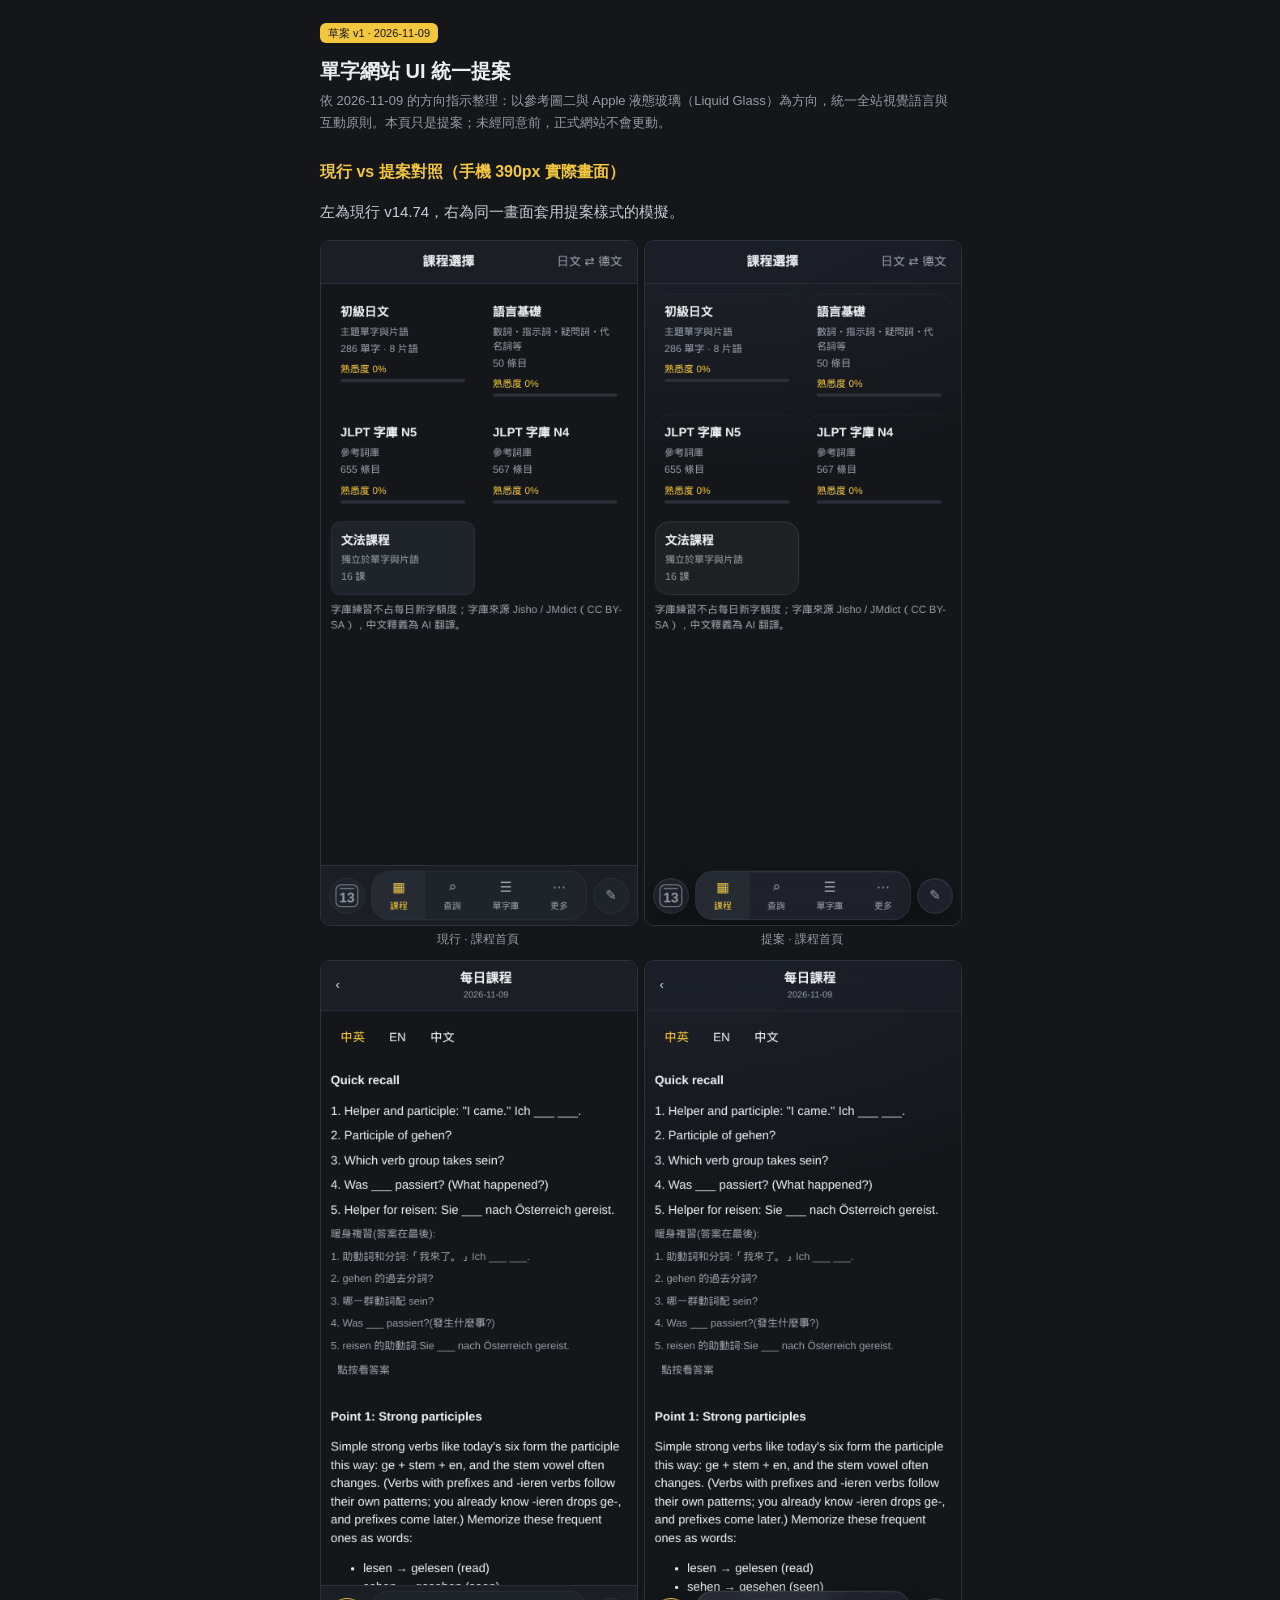
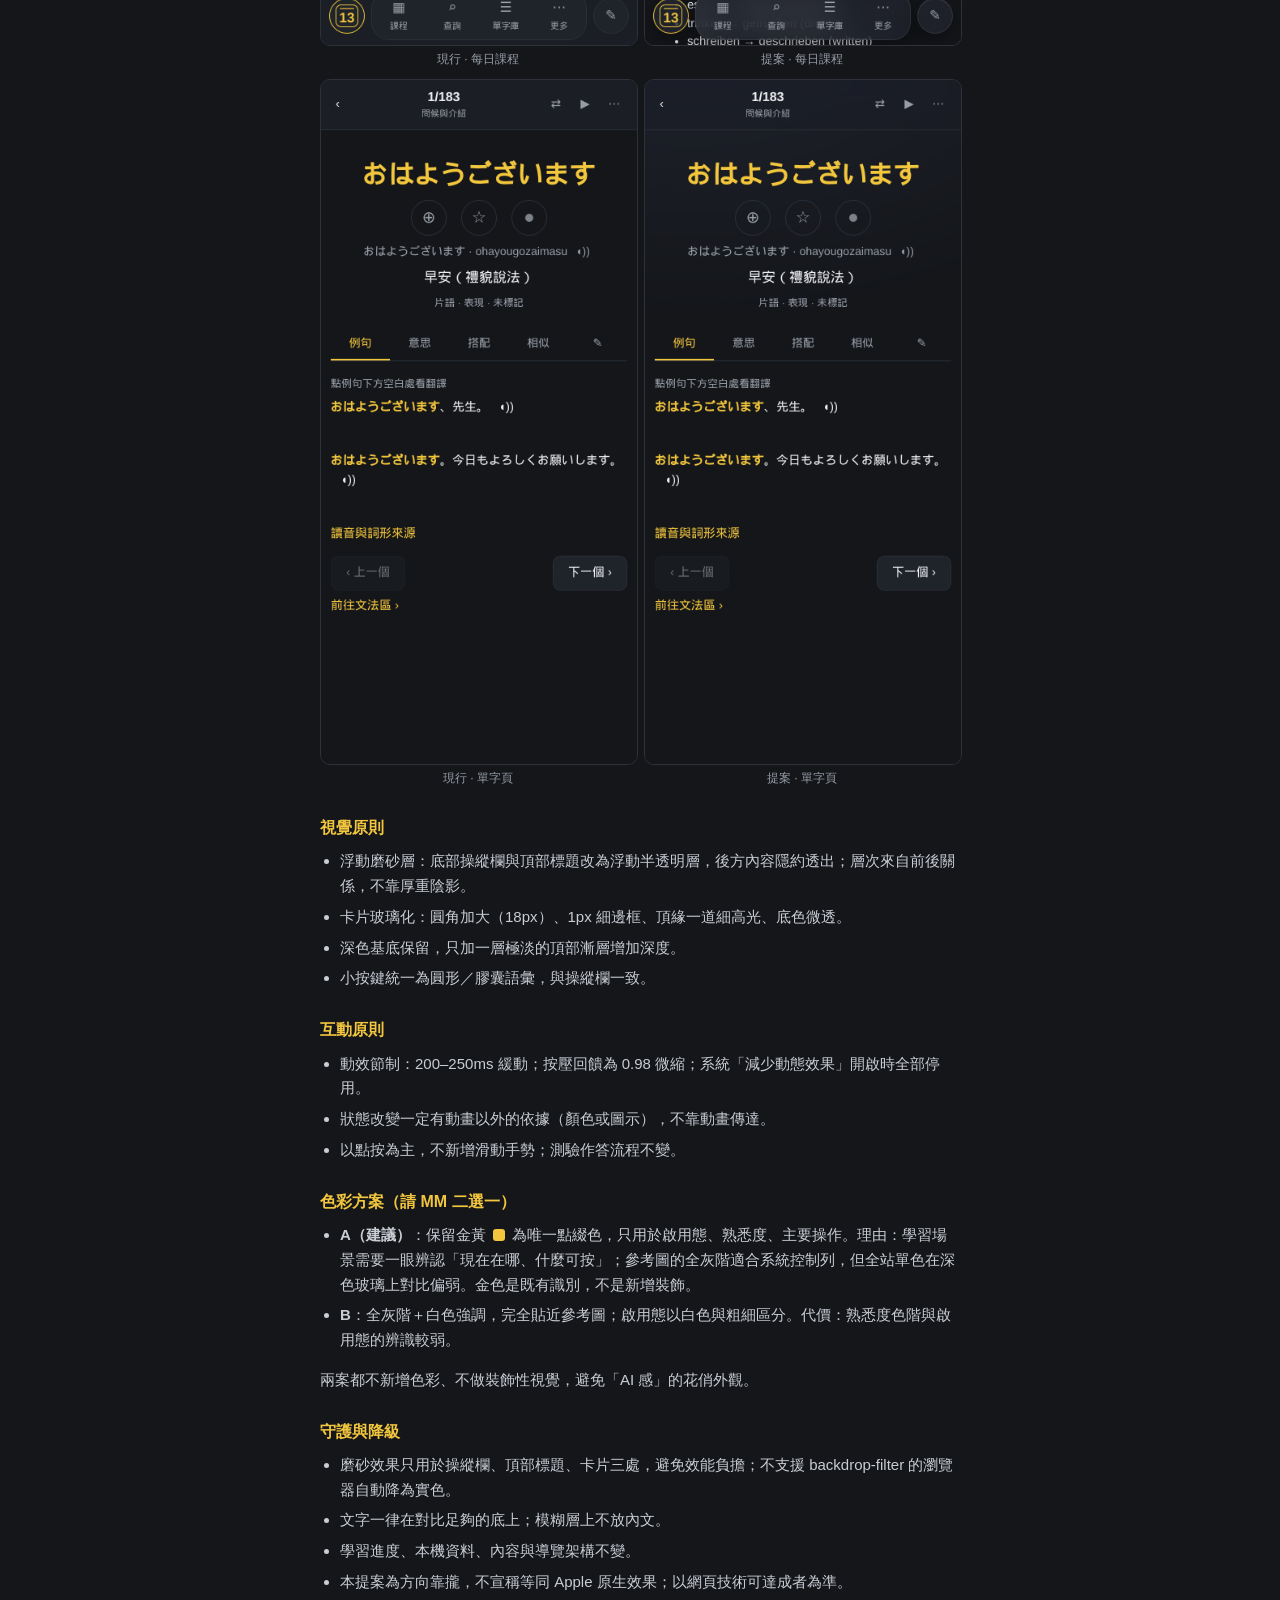
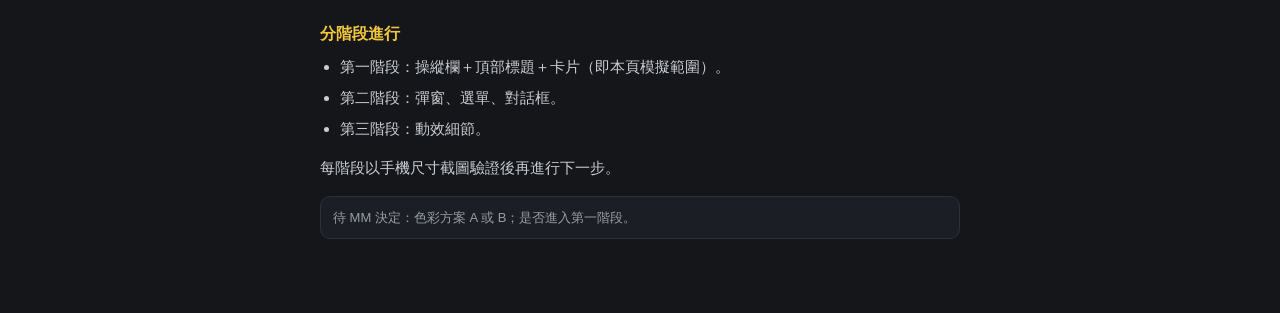
==== ui-proposal-2026-11.html @ c209cf47 "ui-proposal-2026-11: Liquid Glass direction proposal page (draft, unlinked) with current-vs-proposed" ====
<!doctype html><html lang="zh-Hant"><head><meta charset="utf-8"><meta name="viewport" content="width=device-width,initial-scale=1,viewport-fit=cover"><meta name="robots" content="noindex,nofollow"><title>單字網站 UI 統一提案（草案）</title><style>
body{margin:0;background:#14161a;color:#eceef1;font-family:-apple-system,BlinkMacSystemFont,"Segoe UI","Noto Sans TC","PingFang TC",sans-serif;font-size:15px;line-height:1.65}
main{max-width:640px;margin:0 auto;padding:20px 16px 60px}
h1{font-size:20px;margin:6px 0 2px}
h2{font-size:16px;margin:26px 0 8px;color:#f2c63d}
p,li{color:#c9cdd4}
.sub{color:#979da6;font-size:13px;margin:0 0 8px}
ul{padding-left:20px;margin:8px 0}
li{margin:6px 0}
.pair{display:grid;grid-template-columns:1fr 1fr;gap:8px;margin:10px 0 4px}
.pair figure{margin:0}
.pair img{width:100%;border-radius:10px;border:1px solid #2c313a;display:block}
.pair figcaption{text-align:center;font-size:12px;color:#979da6;margin-top:4px}
.tag{display:inline-block;font-size:11px;color:#14161a;background:#f2c63d;border-radius:6px;padding:1px 8px;margin-bottom:6px}
.note{border:1px solid #2c313a;border-radius:10px;padding:10px 12px;background:#1b1e24;font-size:13px;color:#979da6;margin:14px 0}
.sw{display:inline-block;width:12px;height:12px;border-radius:3px;vertical-align:-1px;margin:0 3px}
</style></head><body><main>
<span class="tag">草案 v1 · 2026-11-09</span>
<h1>單字網站 UI 統一提案</h1>
<p class="sub">依 2026-11-09 的方向指示整理：以參考圖二與 Apple 液態玻璃（Liquid Glass）為方向，統一全站視覺語言與互動原則。本頁只是提案；未經同意前，正式網站不會更動。</p>

<h2>現行 vs 提案對照（手機 390px 實際畫面）</h2>
<p>左為現行 v14.74，右為同一畫面套用提案樣式的模擬。</p>
<div class="pair">
<figure><img src="proposal-assets/cur-home.png" alt="現行課程首頁"><figcaption>現行 · 課程首頁</figcaption></figure>
<figure><img src="proposal-assets/prop-home.png" alt="提案課程首頁"><figcaption>提案 · 課程首頁</figcaption></figure>
</div>
<div class="pair">
<figure><img src="proposal-assets/cur-lesson.png" alt="現行每日課程"><figcaption>現行 · 每日課程</figcaption></figure>
<figure><img src="proposal-assets/prop-lesson.png" alt="提案每日課程"><figcaption>提案 · 每日課程</figcaption></figure>
</div>
<div class="pair">
<figure><img src="proposal-assets/cur-word.png" alt="現行單字頁"><figcaption>現行 · 單字頁</figcaption></figure>
<figure><img src="proposal-assets/prop-word.png" alt="提案單字頁"><figcaption>提案 · 單字頁</figcaption></figure>
</div>

<h2>視覺原則</h2>
<ul>
<li>浮動磨砂層：底部操縱欄與頂部標題改為浮動半透明層，後方內容隱約透出；層次來自前後關係，不靠厚重陰影。</li>
<li>卡片玻璃化：圓角加大（18px）、1px 細邊框、頂緣一道細高光、底色微透。</li>
<li>深色基底保留，只加一層極淡的頂部漸層增加深度。</li>
<li>小按鍵統一為圓形／膠囊語彙，與操縱欄一致。</li>
</ul>

<h2>互動原則</h2>
<ul>
<li>動效節制：200–250ms 緩動；按壓回饋為 0.98 微縮；系統「減少動態效果」開啟時全部停用。</li>
<li>狀態改變一定有動畫以外的依據（顏色或圖示），不靠動畫傳達。</li>
<li>以點按為主，不新增滑動手勢；測驗作答流程不變。</li>
</ul>

<h2>色彩方案（請 MM 二選一）</h2>
<ul>
<li><strong>A（建議）</strong>：保留金黃 <span class="sw" style="background:#f2c63d"></span> 為唯一點綴色，只用於啟用態、熟悉度、主要操作。理由：學習場景需要一眼辨認「現在在哪、什麼可按」；參考圖的全灰階適合系統控制列，但全站單色在深色玻璃上對比偏弱。金色是既有識別，不是新增裝飾。</li>
<li><strong>B</strong>：全灰階＋白色強調，完全貼近參考圖；啟用態以白色與粗細區分。代價：熟悉度色階與啟用態的辨識較弱。</li>
</ul>
<p>兩案都不新增色彩、不做裝飾性視覺，避免「AI 感」的花俏外觀。</p>

<h2>守護與降級</h2>
<ul>
<li>磨砂效果只用於操縱欄、頂部標題、卡片三處，避免效能負擔；不支援 backdrop-filter 的瀏覽器自動降為實色。</li>
<li>文字一律在對比足夠的底上；模糊層上不放內文。</li>
<li>學習進度、本機資料、內容與導覽架構不變。</li>
<li>本提案為方向靠攏，不宣稱等同 Apple 原生效果；以網頁技術可達成者為準。</li>
</ul>

<h2>分階段進行</h2>
<ul>
<li>第一階段：操縱欄＋頂部標題＋卡片（即本頁模擬範圍）。</li>
<li>第二階段：彈窗、選單、對話框。</li>
<li>第三階段：動效細節。</li>
</ul>
<p>每階段以手機尺寸截圖驗證後再進行下一步。</p>

<div class="note">待 MM 決定：色彩方案 A 或 B；是否進入第一階段。</div>
</main></body></html>
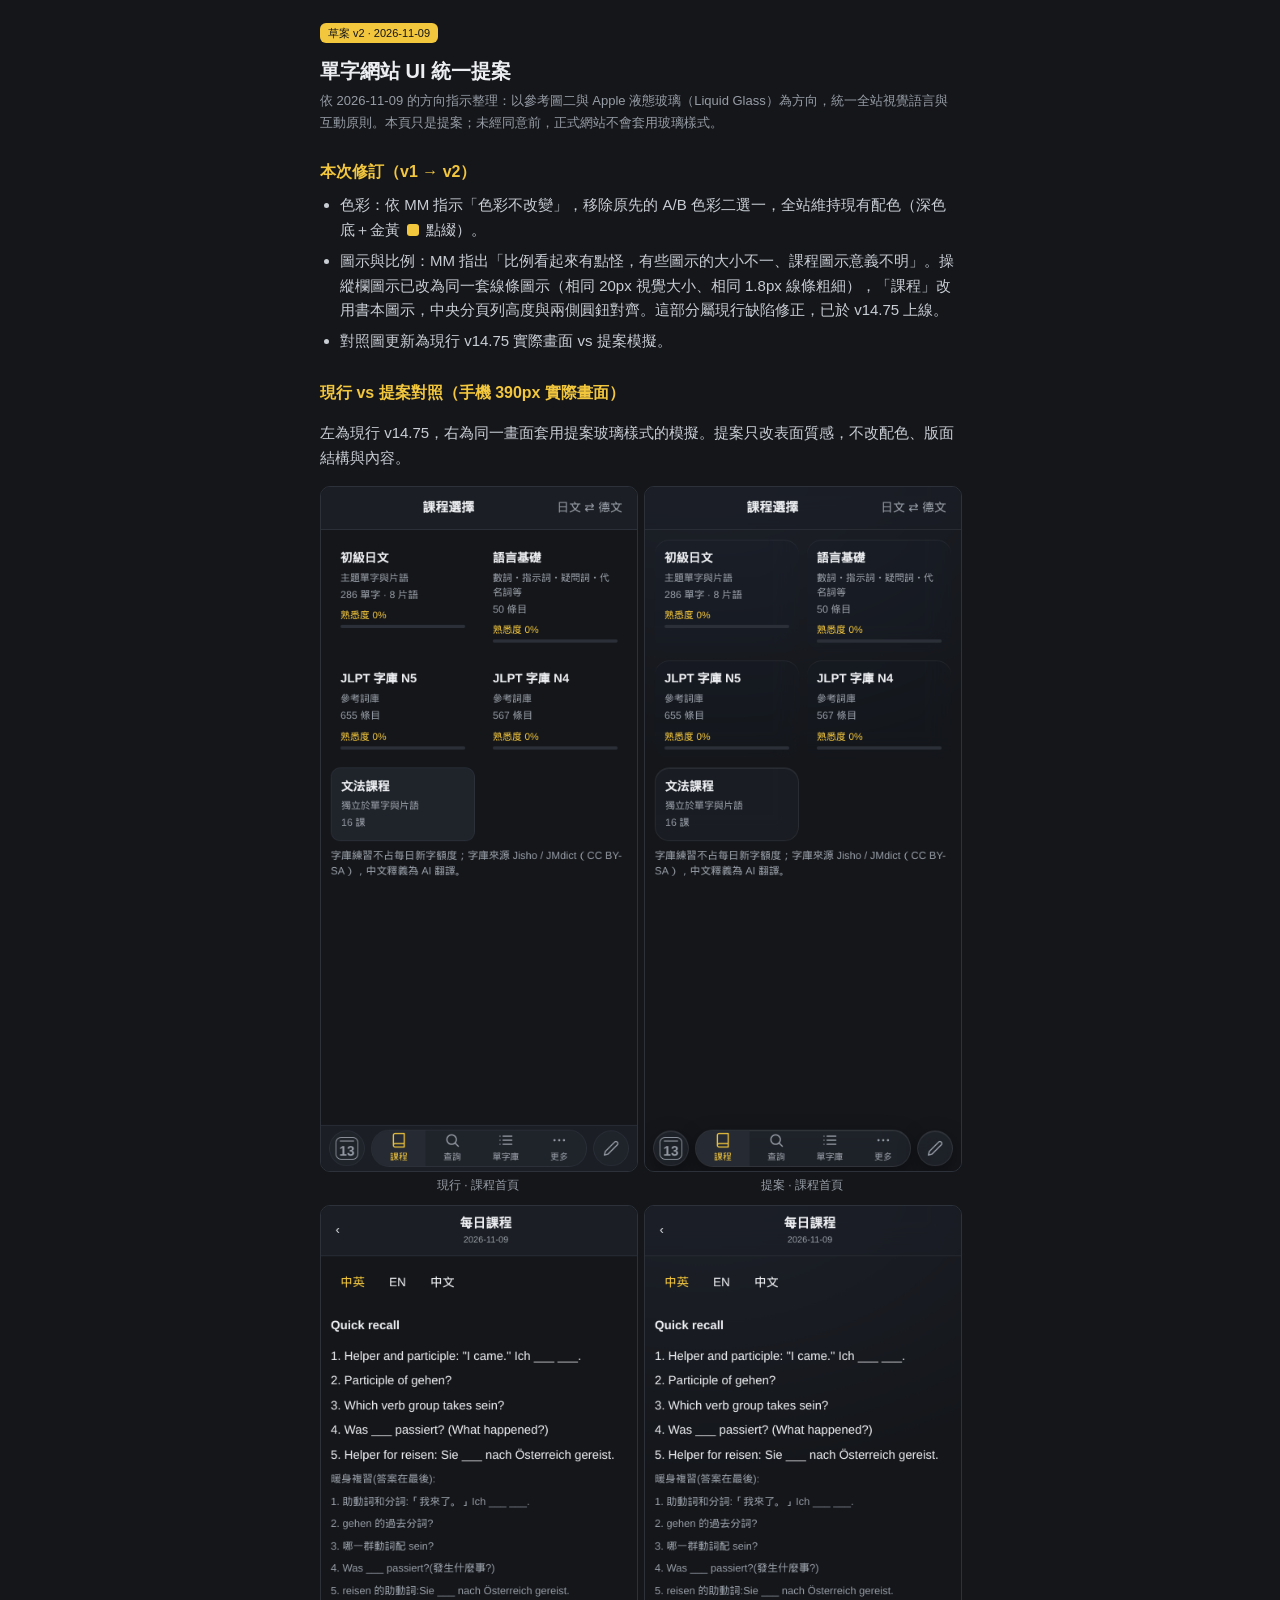
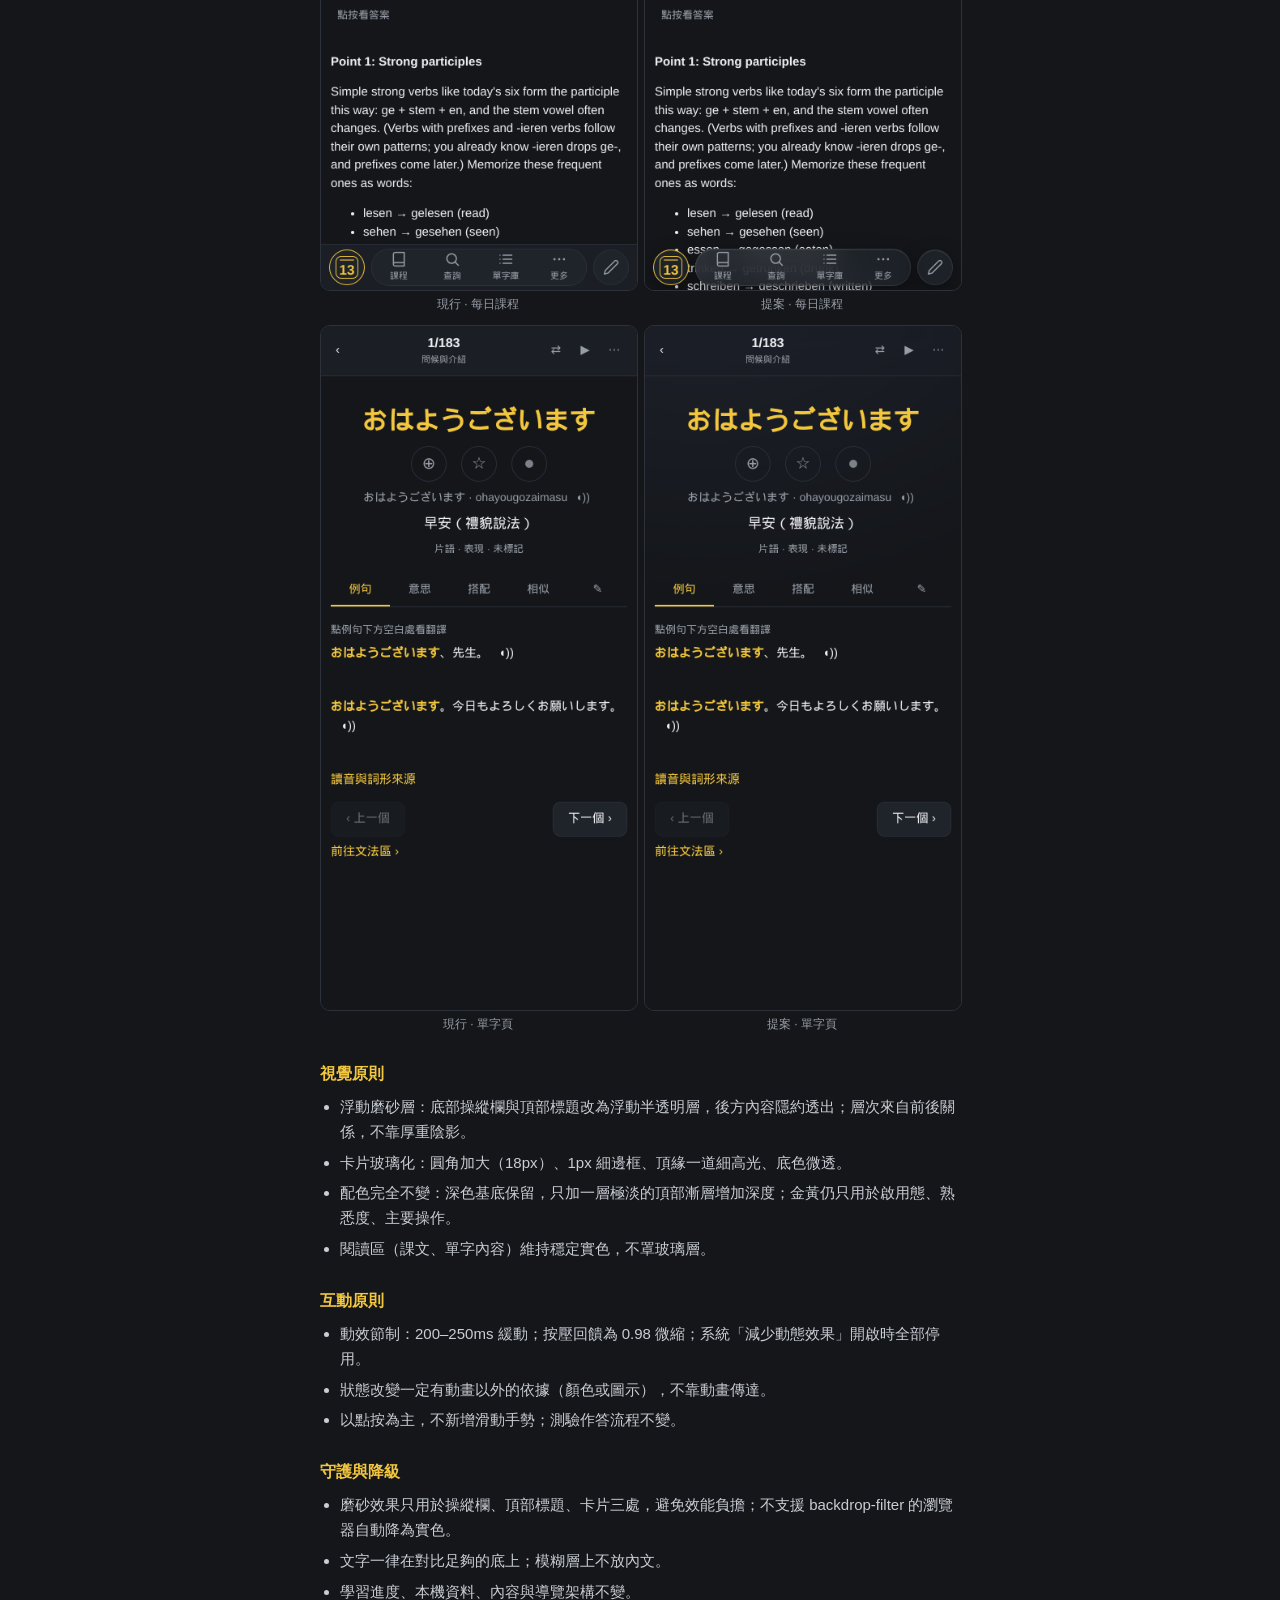
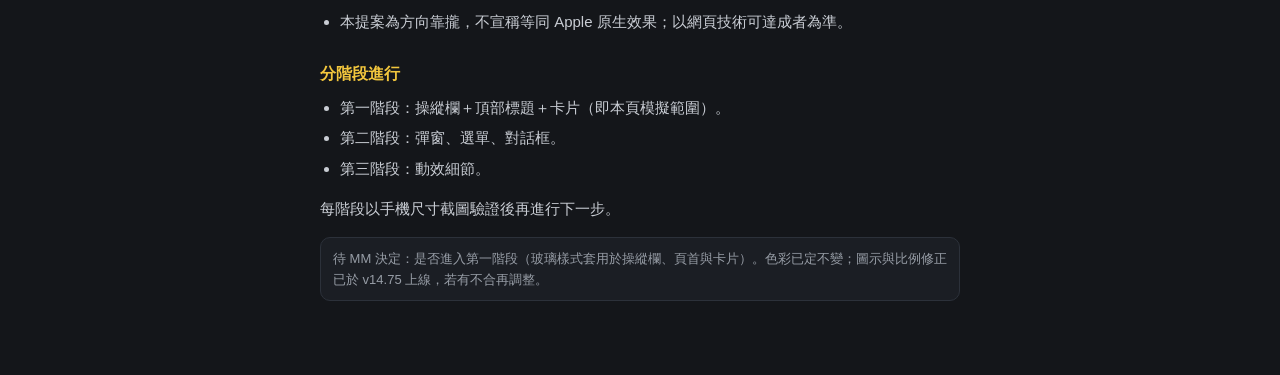
==== commit 7996df32: "ui-proposal-2026-11 v2: colors unchanged per MM decision (A/B removed), icon/proportion fixes noted " ====
--- a/ui-proposal-2026-11.html
+++ b/ui-proposal-2026-11.html
@@ -15,31 +15,38 @@
 .note{border:1px solid #2c313a;border-radius:10px;padding:10px 12px;background:#1b1e24;font-size:13px;color:#979da6;margin:14px 0}
 .sw{display:inline-block;width:12px;height:12px;border-radius:3px;vertical-align:-1px;margin:0 3px}
 </style></head><body><main>
-<span class="tag">草案 v1 · 2026-11-09</span>
+<span class="tag">草案 v2 · 2026-11-09</span>
 <h1>單字網站 UI 統一提案</h1>
-<p class="sub">依 2026-11-09 的方向指示整理：以參考圖二與 Apple 液態玻璃（Liquid Glass）為方向，統一全站視覺語言與互動原則。本頁只是提案；未經同意前，正式網站不會更動。</p>
+<p class="sub">依 2026-11-09 的方向指示整理：以參考圖二與 Apple 液態玻璃（Liquid Glass）為方向，統一全站視覺語言與互動原則。本頁只是提案；未經同意前，正式網站不會套用玻璃樣式。</p>
+
+<h2>本次修訂（v1 → v2）</h2>
+<ul>
+<li>色彩：依 MM 指示「色彩不改變」，移除原先的 A/B 色彩二選一，全站維持現有配色（深色底＋金黃 <span class="sw" style="background:#f2c63d"></span> 點綴）。</li>
+<li>圖示與比例：MM 指出「比例看起來有點怪，有些圖示的大小不一、課程圖示意義不明」。操縱欄圖示已改為同一套線條圖示（相同 20px 視覺大小、相同 1.8px 線條粗細），「課程」改用書本圖示，中央分頁列高度與兩側圓鈕對齊。這部分屬現行缺陷修正，已於 v14.75 上線。</li>
+<li>對照圖更新為現行 v14.75 實際畫面 vs 提案模擬。</li>
+</ul>
 
 <h2>現行 vs 提案對照（手機 390px 實際畫面）</h2>
-<p>左為現行 v14.74，右為同一畫面套用提案樣式的模擬。</p>
+<p>左為現行 v14.75，右為同一畫面套用提案玻璃樣式的模擬。提案只改表面質感，不改配色、版面結構與內容。</p>
 <div class="pair">
-<figure><img src="proposal-assets/cur-home.png" alt="現行課程首頁"><figcaption>現行 · 課程首頁</figcaption></figure>
-<figure><img src="proposal-assets/prop-home.png" alt="提案課程首頁"><figcaption>提案 · 課程首頁</figcaption></figure>
+<figure><img src="proposal-assets/v1475-home.png" alt="現行課程首頁"><figcaption>現行 · 課程首頁</figcaption></figure>
+<figure><img src="proposal-assets/prop2-home.png" alt="提案課程首頁"><figcaption>提案 · 課程首頁</figcaption></figure>
 </div>
 <div class="pair">
-<figure><img src="proposal-assets/cur-lesson.png" alt="現行每日課程"><figcaption>現行 · 每日課程</figcaption></figure>
-<figure><img src="proposal-assets/prop-lesson.png" alt="提案每日課程"><figcaption>提案 · 每日課程</figcaption></figure>
+<figure><img src="proposal-assets/v1475-lesson.png" alt="現行每日課程"><figcaption>現行 · 每日課程</figcaption></figure>
+<figure><img src="proposal-assets/prop2-lesson.png" alt="提案每日課程"><figcaption>提案 · 每日課程</figcaption></figure>
 </div>
 <div class="pair">
-<figure><img src="proposal-assets/cur-word.png" alt="現行單字頁"><figcaption>現行 · 單字頁</figcaption></figure>
-<figure><img src="proposal-assets/prop-word.png" alt="提案單字頁"><figcaption>提案 · 單字頁</figcaption></figure>
+<figure><img src="proposal-assets/v1475-word.png" alt="現行單字頁"><figcaption>現行 · 單字頁</figcaption></figure>
+<figure><img src="proposal-assets/prop2-word.png" alt="提案單字頁"><figcaption>提案 · 單字頁</figcaption></figure>
 </div>
 
 <h2>視覺原則</h2>
 <ul>
 <li>浮動磨砂層：底部操縱欄與頂部標題改為浮動半透明層，後方內容隱約透出；層次來自前後關係，不靠厚重陰影。</li>
 <li>卡片玻璃化：圓角加大（18px）、1px 細邊框、頂緣一道細高光、底色微透。</li>
-<li>深色基底保留，只加一層極淡的頂部漸層增加深度。</li>
-<li>小按鍵統一為圓形／膠囊語彙，與操縱欄一致。</li>
+<li>配色完全不變：深色基底保留，只加一層極淡的頂部漸層增加深度；金黃仍只用於啟用態、熟悉度、主要操作。</li>
+<li>閱讀區（課文、單字內容）維持穩定實色，不罩玻璃層。</li>
 </ul>
 
 <h2>互動原則</h2>
@@ -48,13 +55,6 @@
 <li>狀態改變一定有動畫以外的依據（顏色或圖示），不靠動畫傳達。</li>
 <li>以點按為主，不新增滑動手勢；測驗作答流程不變。</li>
 </ul>
-
-<h2>色彩方案（請 MM 二選一）</h2>
-<ul>
-<li><strong>A（建議）</strong>：保留金黃 <span class="sw" style="background:#f2c63d"></span> 為唯一點綴色，只用於啟用態、熟悉度、主要操作。理由：學習場景需要一眼辨認「現在在哪、什麼可按」；參考圖的全灰階適合系統控制列，但全站單色在深色玻璃上對比偏弱。金色是既有識別，不是新增裝飾。</li>
-<li><strong>B</strong>：全灰階＋白色強調，完全貼近參考圖；啟用態以白色與粗細區分。代價：熟悉度色階與啟用態的辨識較弱。</li>
-</ul>
-<p>兩案都不新增色彩、不做裝飾性視覺，避免「AI 感」的花俏外觀。</p>
 
 <h2>守護與降級</h2>
 <ul>
@@ -72,5 +72,5 @@
 </ul>
 <p>每階段以手機尺寸截圖驗證後再進行下一步。</p>
 
-<div class="note">待 MM 決定：色彩方案 A 或 B；是否進入第一階段。</div>
+<div class="note">待 MM 決定：是否進入第一階段（玻璃樣式套用於操縱欄、頁首與卡片）。色彩已定不變；圖示與比例修正已於 v14.75 上線，若有不合再調整。</div>
 </main></body></html>
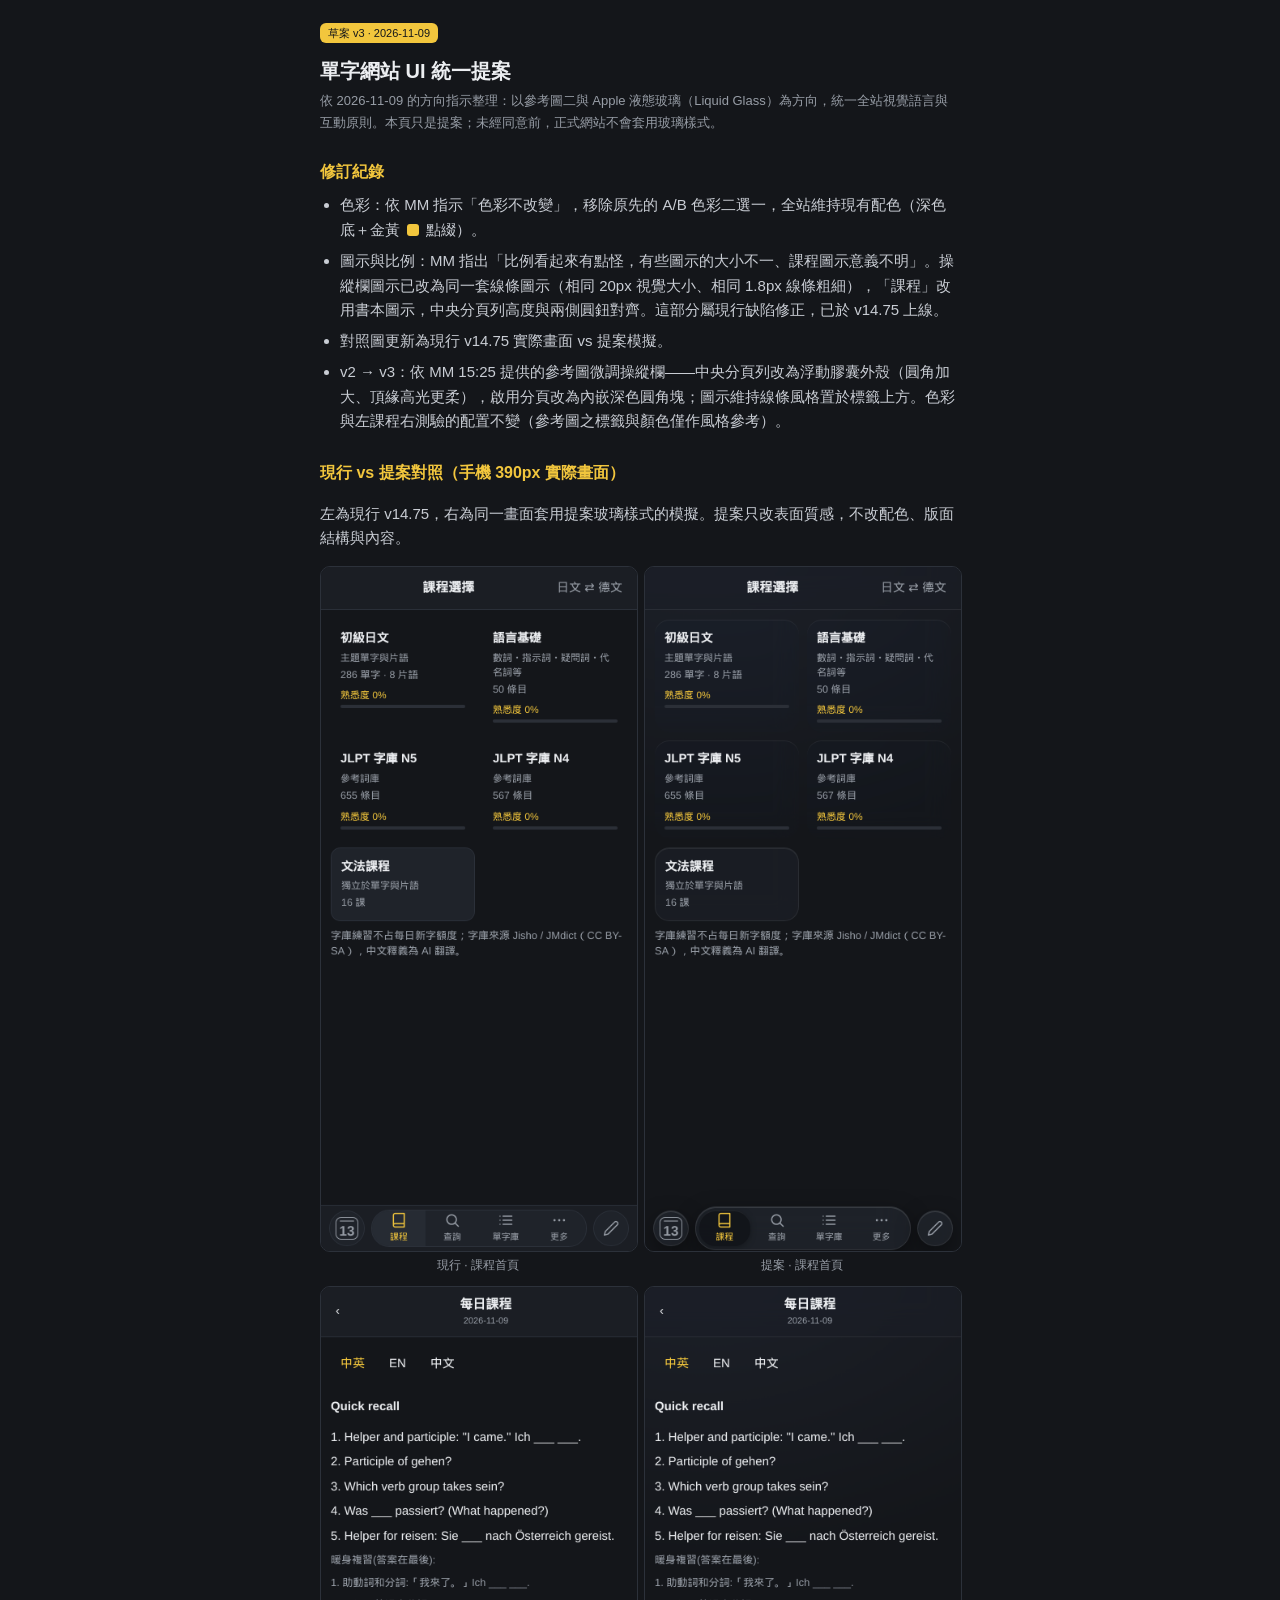
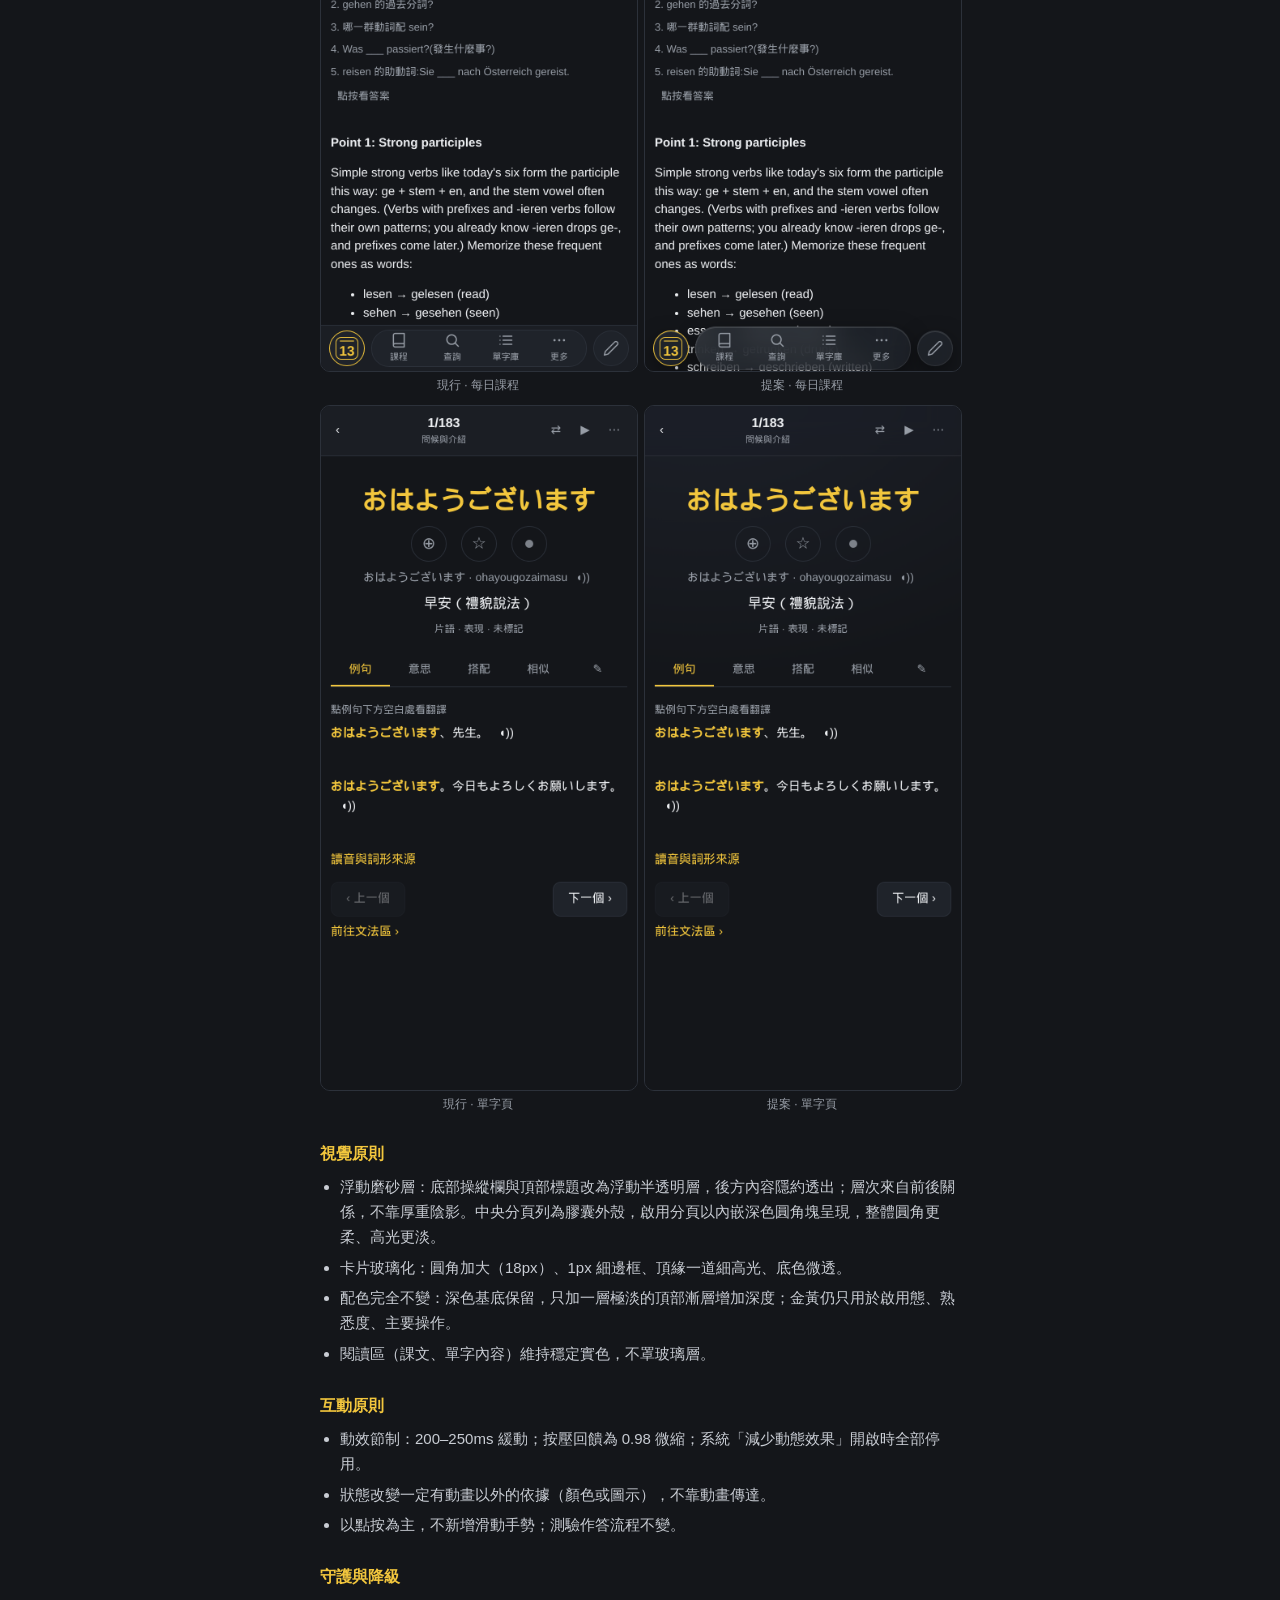
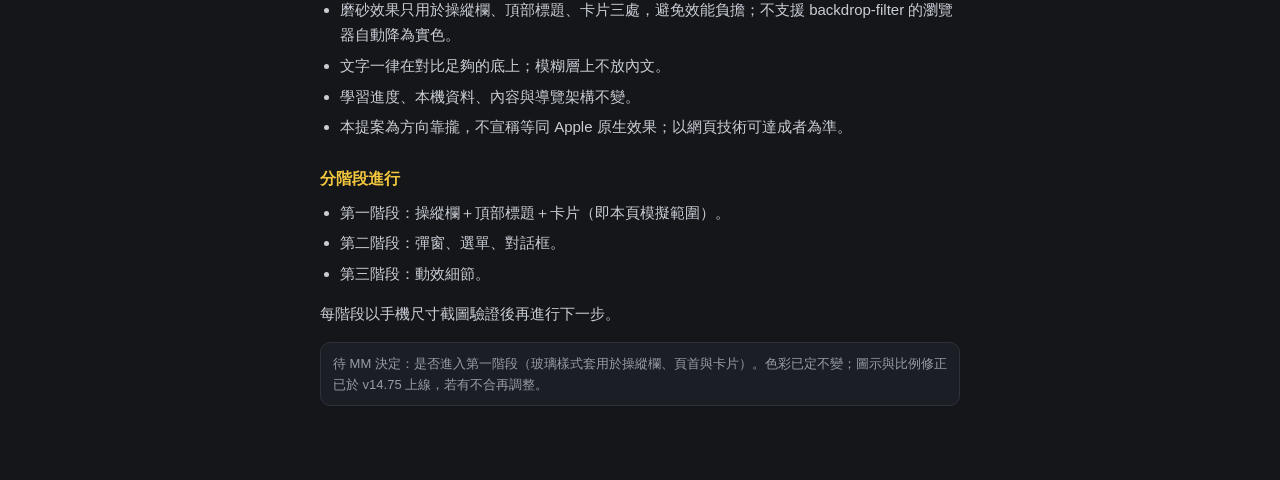
==== commit 6e1abc96: "ui-proposal-2026-11 v3: capsule shell + inset selected pill per MM 15:25 reference, comparisons rege" ====
--- a/ui-proposal-2026-11.html
+++ b/ui-proposal-2026-11.html
@@ -15,35 +15,36 @@
 .note{border:1px solid #2c313a;border-radius:10px;padding:10px 12px;background:#1b1e24;font-size:13px;color:#979da6;margin:14px 0}
 .sw{display:inline-block;width:12px;height:12px;border-radius:3px;vertical-align:-1px;margin:0 3px}
 </style></head><body><main>
-<span class="tag">草案 v2 · 2026-11-09</span>
+<span class="tag">草案 v3 · 2026-11-09</span>
 <h1>單字網站 UI 統一提案</h1>
 <p class="sub">依 2026-11-09 的方向指示整理：以參考圖二與 Apple 液態玻璃（Liquid Glass）為方向，統一全站視覺語言與互動原則。本頁只是提案；未經同意前，正式網站不會套用玻璃樣式。</p>
 
-<h2>本次修訂（v1 → v2）</h2>
+<h2>修訂紀錄</h2>
 <ul>
 <li>色彩：依 MM 指示「色彩不改變」，移除原先的 A/B 色彩二選一，全站維持現有配色（深色底＋金黃 <span class="sw" style="background:#f2c63d"></span> 點綴）。</li>
 <li>圖示與比例：MM 指出「比例看起來有點怪，有些圖示的大小不一、課程圖示意義不明」。操縱欄圖示已改為同一套線條圖示（相同 20px 視覺大小、相同 1.8px 線條粗細），「課程」改用書本圖示，中央分頁列高度與兩側圓鈕對齊。這部分屬現行缺陷修正，已於 v14.75 上線。</li>
 <li>對照圖更新為現行 v14.75 實際畫面 vs 提案模擬。</li>
+<li>v2 → v3：依 MM 15:25 提供的參考圖微調操縱欄——中央分頁列改為浮動膠囊外殼（圓角加大、頂緣高光更柔），啟用分頁改為內嵌深色圓角塊；圖示維持線條風格置於標籤上方。色彩與左課程右測驗的配置不變（參考圖之標籤與顏色僅作風格參考）。</li>
 </ul>
 
 <h2>現行 vs 提案對照（手機 390px 實際畫面）</h2>
 <p>左為現行 v14.75，右為同一畫面套用提案玻璃樣式的模擬。提案只改表面質感，不改配色、版面結構與內容。</p>
 <div class="pair">
 <figure><img src="proposal-assets/v1475-home.png" alt="現行課程首頁"><figcaption>現行 · 課程首頁</figcaption></figure>
-<figure><img src="proposal-assets/prop2-home.png" alt="提案課程首頁"><figcaption>提案 · 課程首頁</figcaption></figure>
+<figure><img src="proposal-assets/prop3-home.png" alt="提案課程首頁"><figcaption>提案 · 課程首頁</figcaption></figure>
 </div>
 <div class="pair">
 <figure><img src="proposal-assets/v1475-lesson.png" alt="現行每日課程"><figcaption>現行 · 每日課程</figcaption></figure>
-<figure><img src="proposal-assets/prop2-lesson.png" alt="提案每日課程"><figcaption>提案 · 每日課程</figcaption></figure>
+<figure><img src="proposal-assets/prop3-lesson.png" alt="提案每日課程"><figcaption>提案 · 每日課程</figcaption></figure>
 </div>
 <div class="pair">
 <figure><img src="proposal-assets/v1475-word.png" alt="現行單字頁"><figcaption>現行 · 單字頁</figcaption></figure>
-<figure><img src="proposal-assets/prop2-word.png" alt="提案單字頁"><figcaption>提案 · 單字頁</figcaption></figure>
+<figure><img src="proposal-assets/prop3-word.png" alt="提案單字頁"><figcaption>提案 · 單字頁</figcaption></figure>
 </div>
 
 <h2>視覺原則</h2>
 <ul>
-<li>浮動磨砂層：底部操縱欄與頂部標題改為浮動半透明層，後方內容隱約透出；層次來自前後關係，不靠厚重陰影。</li>
+<li>浮動磨砂層：底部操縱欄與頂部標題改為浮動半透明層，後方內容隱約透出；層次來自前後關係，不靠厚重陰影。中央分頁列為膠囊外殼，啟用分頁以內嵌深色圓角塊呈現，整體圓角更柔、高光更淡。</li>
 <li>卡片玻璃化：圓角加大（18px）、1px 細邊框、頂緣一道細高光、底色微透。</li>
 <li>配色完全不變：深色基底保留，只加一層極淡的頂部漸層增加深度；金黃仍只用於啟用態、熟悉度、主要操作。</li>
 <li>閱讀區（課文、單字內容）維持穩定實色，不罩玻璃層。</li>
